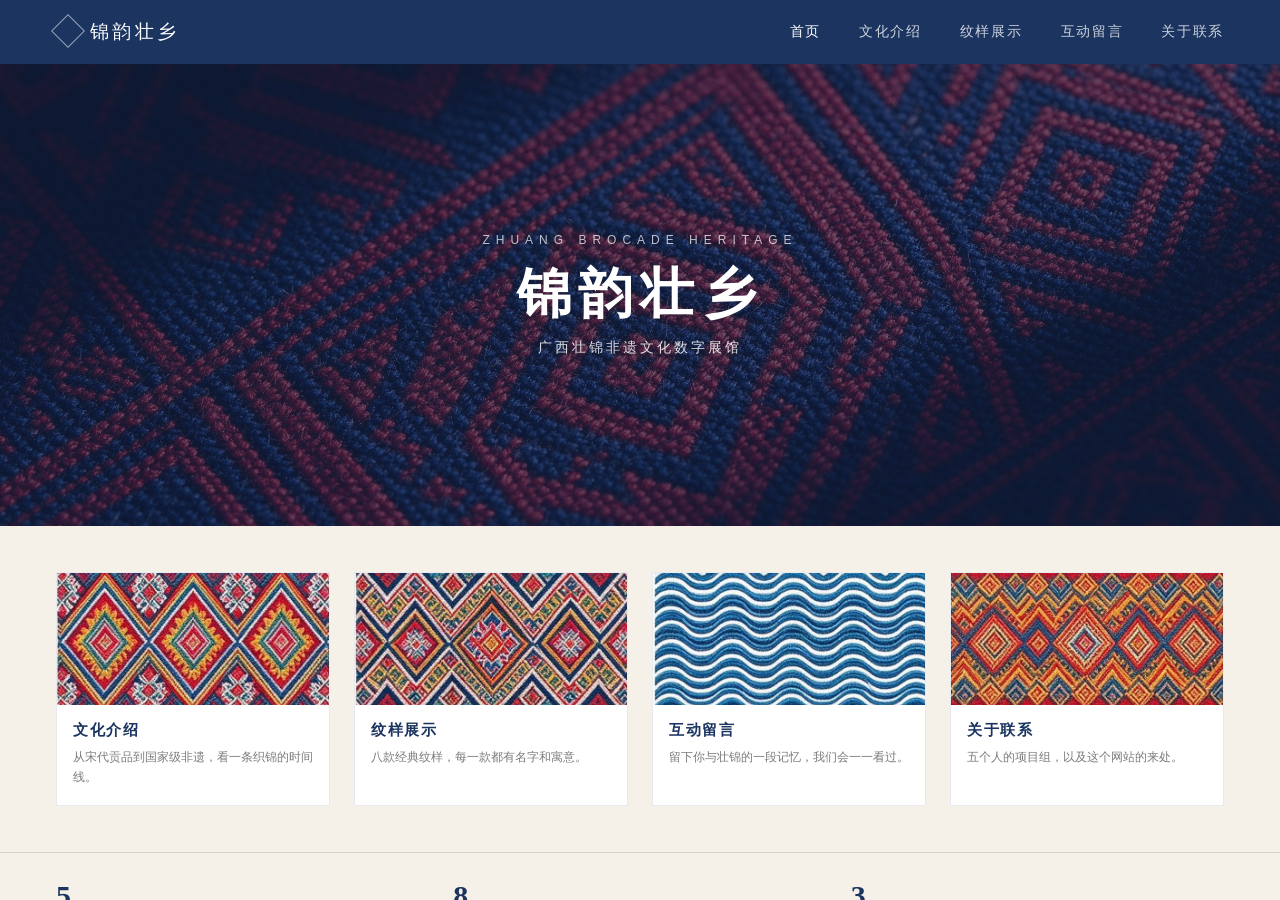
==== 第九组-锦韵壮乡/index.html @ 798b1ab8 "Add files via upload 第九组 壮锦非遗网页大作业源码" ====
<!DOCTYPE html>
<html lang="zh-CN">
<head>
<meta charset="utf-8">
<title>锦韵壮乡 · 广西壮锦非遗文化数字展馆</title>
<meta http-equiv="refresh" content="0; url=./01-首页-任宏宇/index1.html">
</head>
<body style="font-family:'Microsoft YaHei',sans-serif;padding:40px">
<p>正在进入首页，如果没有自动跳转，请点<a href="./01-首页-任宏宇/index1.html">这里</a>。</p>
</body>
</html>
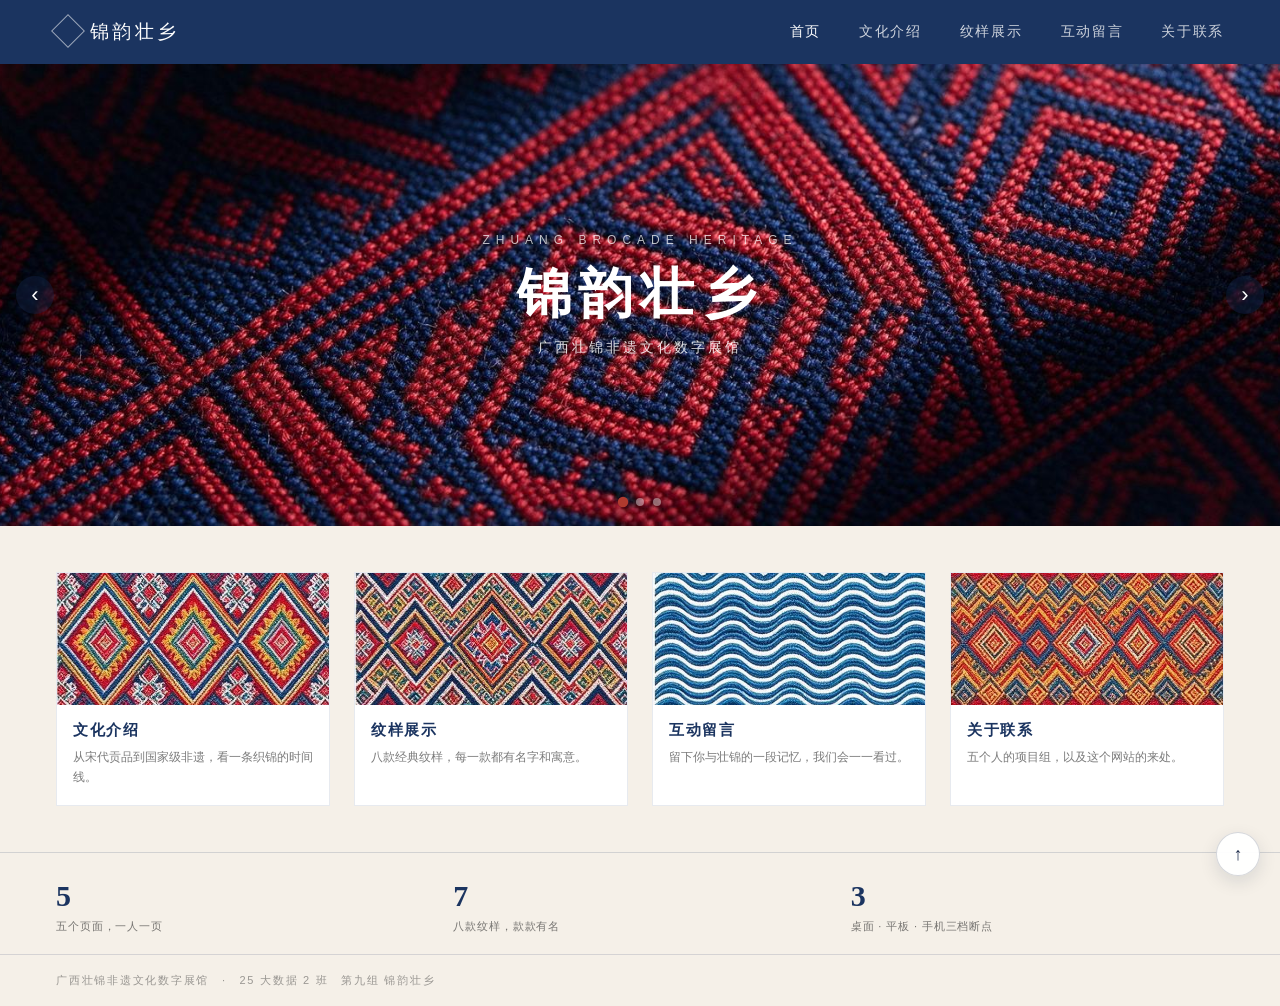
==== commit 820a2b2d: "补 SEO 描述、键盘焦点与无障碍状态" ====
--- a/第九组-锦韵壮乡/index.html
+++ b/第九组-锦韵壮乡/index.html
@@ -1,11 +1,13 @@
-<!DOCTYPE html>
-<html lang="zh-CN">
-<head>
-<meta charset="utf-8">
-<title>锦韵壮乡 · 广西壮锦非遗文化数字展馆</title>
-<meta http-equiv="refresh" content="0; url=./01-首页-任宏宇/index1.html">
-</head>
-<body style="font-family:'Microsoft YaHei',sans-serif;padding:40px">
-<p>正在进入首页，如果没有自动跳转，请点<a href="./01-首页-任宏宇/index1.html">这里</a>。</p>
-</body>
-</html>
+<!DOCTYPE html>
+<html lang="zh-CN">
+<head>
+<meta charset="utf-8">
+<link rel="icon" href="./assets/favicon.png">
+<title>锦韵壮乡 · 广西壮锦非遗文化数字展馆</title>
+<meta name="description" content="锦韵壮乡：广西壮锦非遗文化数字展馆，由 25 大数据 2 班第九组制作。">
+<meta http-equiv="refresh" content="0; url=./01-首页-任宏宇/index1.html">
+</head>
+<body style="font-family:'Microsoft YaHei',sans-serif;padding:40px">
+<p>正在进入首页，如果没有自动跳转，请点<a href="./01-首页-任宏宇/index1.html">这里</a>。</p>
+</body>
+</html>
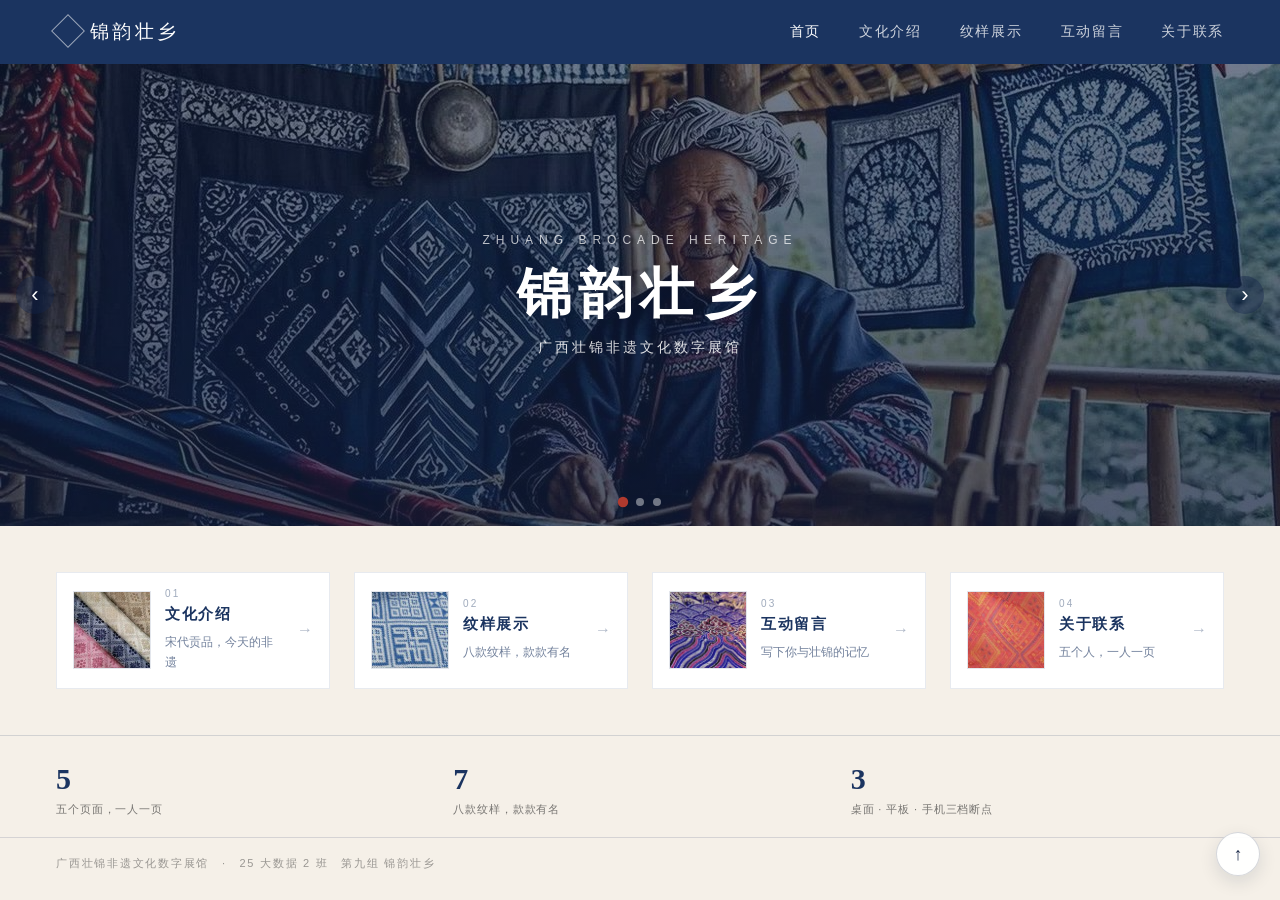
==== commit a78880c9: "细节打磨：02/05 进页面默认展开首项、印章重做、页脚避开悬浮按钮、主视觉与入口图瘦身" ====
--- a/第九组-锦韵壮乡/index.html
+++ b/第九组-锦韵壮乡/index.html
@@ -2,6 +2,7 @@
 <html lang="zh-CN">
 <head>
 <meta charset="utf-8">
+<meta name="viewport" content="width=device-width,initial-scale=1">
 <link rel="icon" href="./assets/favicon.png">
 <title>锦韵壮乡 · 广西壮锦非遗文化数字展馆</title>
 <meta name="description" content="锦韵壮乡：广西壮锦非遗文化数字展馆，由 25 大数据 2 班第九组制作。">
